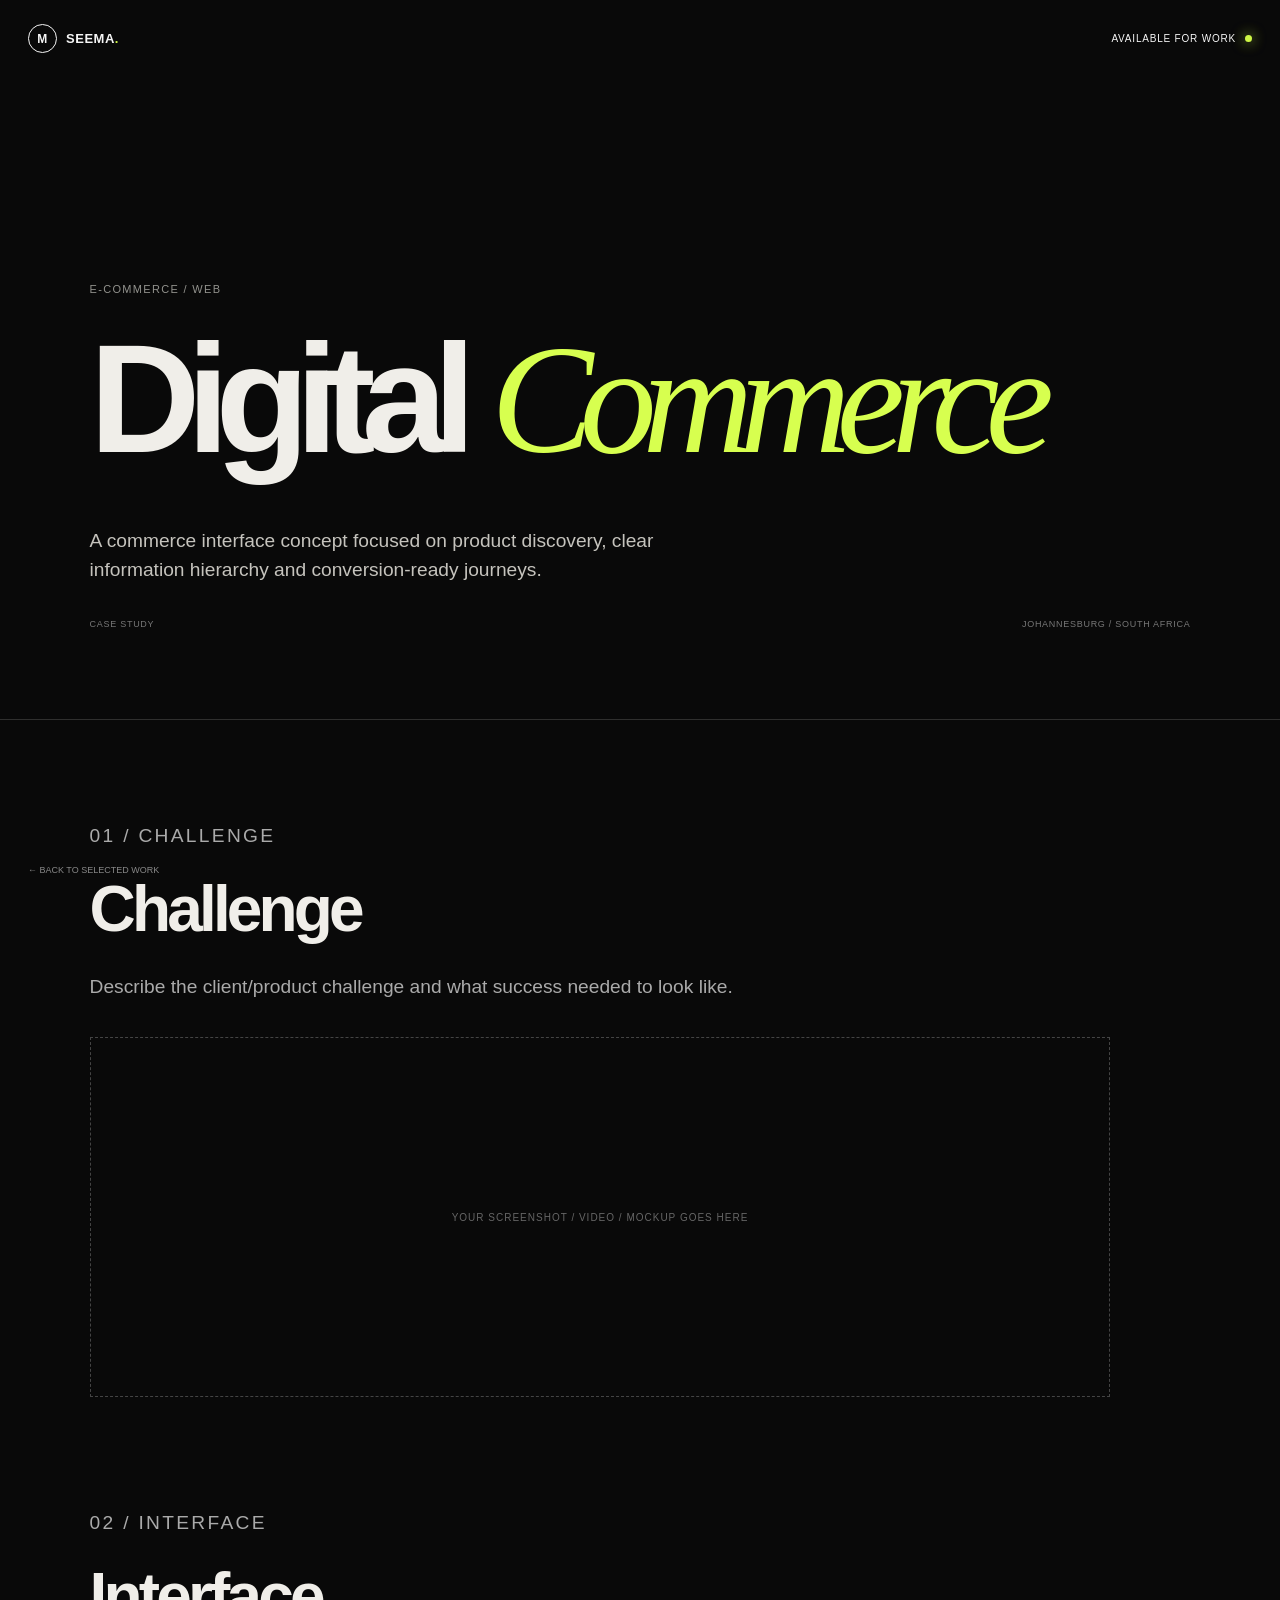
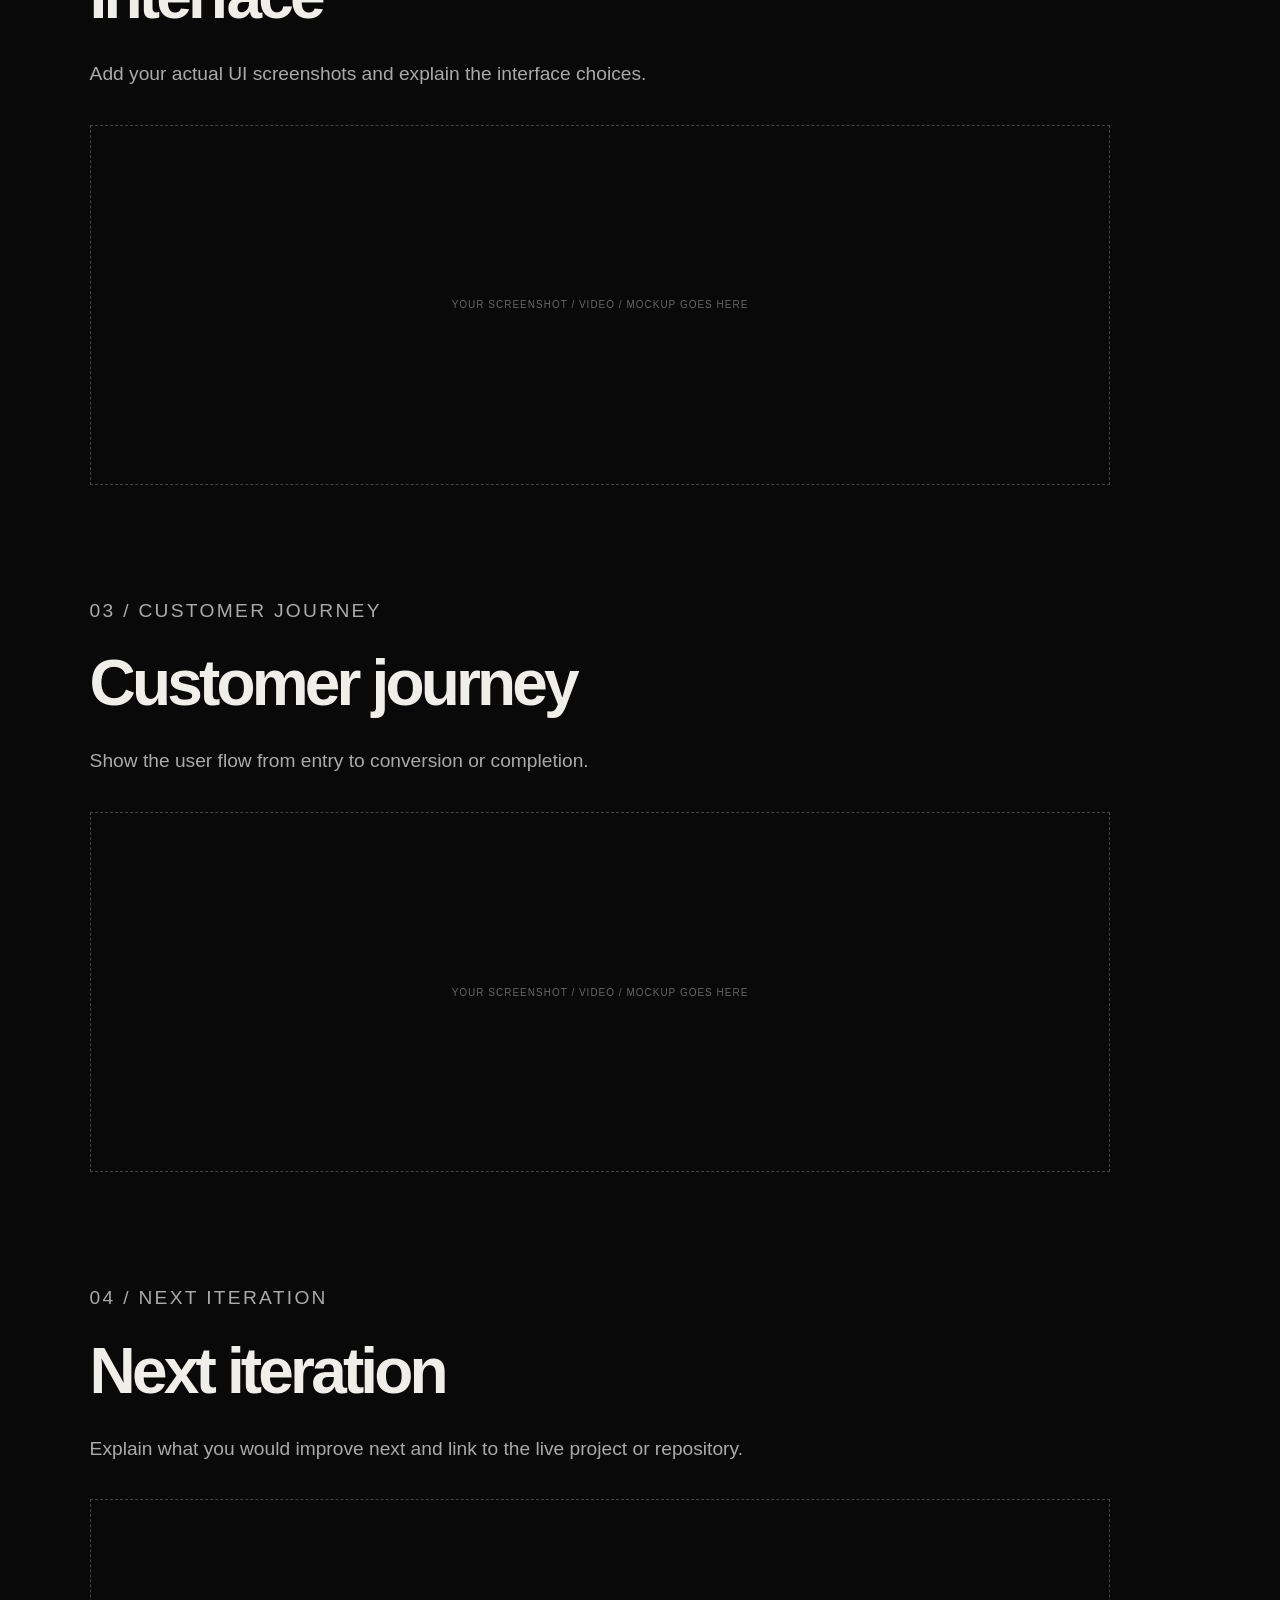
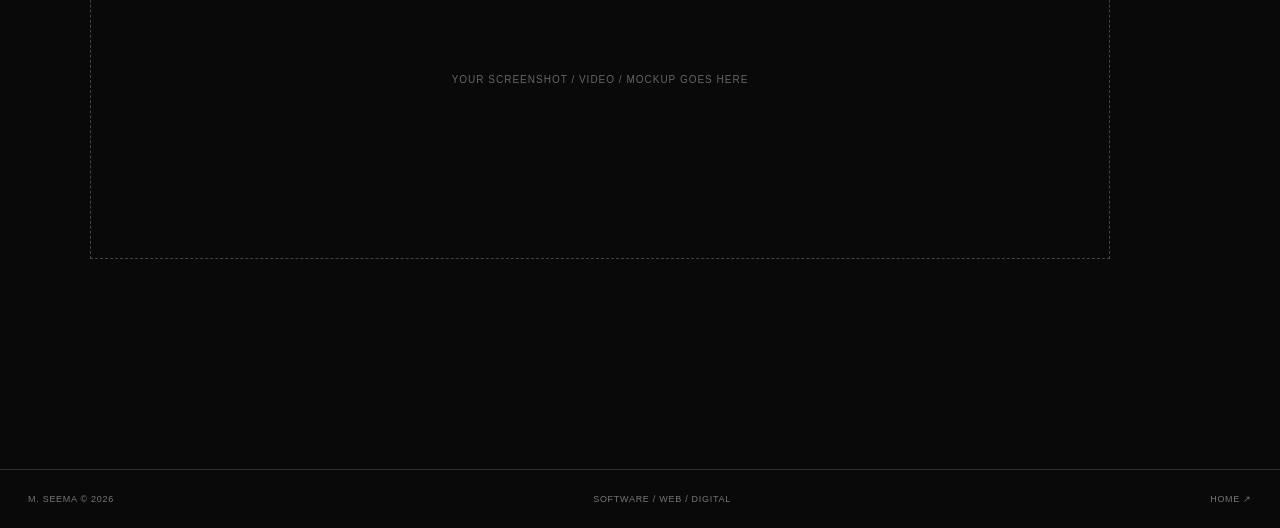
==== projects/digital-commerce.html @ a56ed956 "Add files via upload" ====
<!doctype html><html lang="en"><head><meta charset="utf-8"><meta name="viewport" content="width=device-width,initial-scale=1"><title>Digital Commerce — M. Seema</title><link rel="stylesheet" href="../styles.css"></head><body class="case-page">
<header class="site-header"><a class="brand" href="../index.html"><span class="brand__mark">M</span><span class="brand__text">SEEMA<span>.</span></span></a><a class="header-cta" href="../index.html#contact"><span>Available for work</span><i></i></a></header>
<a class="case-back" href="../index.html#work">← BACK TO SELECTED WORK</a>
<main><section class="case-hero"><p class="overline">E-commerce / Web</p><h1>Digital <em>Commerce</em></h1><p class="hero__description">A commerce interface concept focused on product discovery, clear information hierarchy and conversion-ready journeys.</p><div class="case-meta"><span>CASE STUDY</span><span>Johannesburg / South Africa</span></div></section>
<div class="case-content"><section><p class="overline">01 / Challenge</p><h2>Challenge</h2><p>Describe the client/product challenge and what success needed to look like.</p><div class="case-placeholder">YOUR SCREENSHOT / VIDEO / MOCKUP GOES HERE</div></section><section><p class="overline">02 / Interface</p><h2>Interface</h2><p>Add your actual UI screenshots and explain the interface choices.</p><div class="case-placeholder">YOUR SCREENSHOT / VIDEO / MOCKUP GOES HERE</div></section><section><p class="overline">03 / Customer journey</p><h2>Customer journey</h2><p>Show the user flow from entry to conversion or completion.</p><div class="case-placeholder">YOUR SCREENSHOT / VIDEO / MOCKUP GOES HERE</div></section><section><p class="overline">04 / Next iteration</p><h2>Next iteration</h2><p>Explain what you would improve next and link to the live project or repository.</p><div class="case-placeholder">YOUR SCREENSHOT / VIDEO / MOCKUP GOES HERE</div></section></div></main><footer class="site-footer"><div>M. SEEMA © <span id="year"></span></div><div>SOFTWARE / WEB / DIGITAL</div><a href="../index.html">HOME ↗</a></footer><script>document.getElementById('year').textContent=new Date().getFullYear();</script></body></html>
---- styles.css ----
@import url('https://fonts.googleapis.com/css2?family=DM+Mono:wght@300;400;500&family=Manrope:wght@400;500;600;700;800&display=swap');

:root{
  --bg:#090909;
  --paper:#f0eee9;
  --ink:#0a0a0a;
  --muted:#92928d;
  --line:rgba(240,238,233,.16);
  --line-dark:rgba(10,10,10,.15);
  --acid:#d7ff4f;
  --serif:Georgia,'Times New Roman',sans-serif;
  --sans:'Poppins',Arial,sans-serif;
  --mono:'Poppins', sans-serif;
}
*{
  box-sizing:border-box
}
html{
  scroll-behavior:smooth
}
body{
  margin:0;background:var(--bg);color:var(--paper);font-family:var(--sans);overflow-x:hidden
}
body.is-loading{
  overflow:hidden
}
a{
  color:inherit;text-decoration:none
}
button,input{
  font:inherit
}
::selection{
  background:var(--acid);color:var(--ink)
}
.noise{
  position:fixed;inset:-50%;z-index:100;pointer-events:none;opacity:.035;background-image:url("data:image/svg+xml,%3Csvg viewBox='0 0 180 180' xmlns='http://www.w3.org/2000/svg'%3E%3Cfilter id='n'%3E%3CfeTurbulence type='fractalNoise' baseFrequency='.9' numOctaves='4' stitchTiles='stitch'/%3E%3C/filter%3E%3Crect width='100%25' height='100%25' filter='url(%23n)' opacity='.8'/%3E%3C/svg%3E");animation:noise .2s steps(2) infinite
}
@keyframes noise{
  0%{transform:translate(0,0)}25%{transform:translate(2%,-1%)}50%{transform:translate(-1%,2%)}75%{transform:translate(1%,1%)}100%{transform:translate(-2%,-2%)}}
.loader{
  position:fixed;inset:0;background:var(--bg);z-index:999;display:flex;align-items:flex-end;justify-content:space-between;padding:28px;transition:transform 1s cubic-bezier(.76,0,.24,1)}
.loader.is-done{
  transform:translateY(-100%)
}
.loader span{
  font:11px var(--mono);letter-spacing:.08em;color:var(--muted)
}
.loader strong{
  font:700 clamp(70px,14vw,220px)/.8 var(--sans);letter-spacing:-.09em
}
.loader__line{
  position:absolute;left:28px;right:28px;bottom:22px;height:1px;background:var(--line);transform-origin:left;animation:loaderLine 1.6s cubic-bezier(.76,0,.24,1) forwards
}
@keyframes loaderLine{
  from{transform:scaleX(0)}to{transform:scaleX(1)}
}
.site-header{
  position:fixed;top:0;left:0;right:0;z-index:80;display:flex;align-items:center;justify-content:space-between;padding:24px 28px;mix-blend-mode:difference;color:#fff
}
.brand{
  display:flex;align-items:center;gap:9px;font:600 13px var(--mono);letter-spacing:.04em
}
.brand__mark{
  display:grid;place-items:center;width:29px;height:29px;border:1px solid currentColor;border-radius:50%;font-size:12px
}
.brand__text span{
  color:var(--acid)
}
.nav{
  display:flex;gap:30px;font:10px var(--mono);letter-spacing:.1em;text-transform:uppercase
}
.nav a{
  position:relative
}
.nav a:after{
  content:"";position:absolute;left:0;bottom:-6px;width:100%;height:1px;background:currentColor;transform:scaleX(0);transform-origin:right;transition:transform .4s
}
.nav a:hover:after{
  transform:scaleX(1);transform-origin:left
}
.header-cta{
  font:10px var(--mono);text-transform:uppercase;letter-spacing:.08em;display:flex;align-items:center;gap:9px
}
.header-cta i{
  width:7px;height:7px;background:var(--acid);border-radius:50%;box-shadow:0 0 14px var(--acid)
}
.hero{
  min-height:100svh;position:relative;overflow:hidden;display:flex;align-items:center;padding:140px 7vw 80px
}
.hero__grid{
  position:absolute;inset:0;background-image:linear-gradient(var(--line) 1px,transparent 1px),linear-gradient(90deg,var(--line) 1px,transparent 1px);background-size:9vw 9vw;opacity:.28;mask-image:linear-gradient(to bottom,black,transparent 90%)
}
.hero__orb{
  position:absolute;border-radius:50%;filter:blur(2px);pointer-events:none
}
.hero__orb--one{
  width:42vw;height:42vw;right:-13vw;top:12vh;background:radial-gradient(circle at 35% 35%,rgba(215,255,79,.3),rgba(215,255,79,.02) 45%,transparent 68%);animation:float 8s ease-in-out infinite
}
.hero__orb--two{
  width:22vw;height:22vw;left:38vw;bottom:-10vw;background:radial-gradient(circle,rgba(255,255,255,.09),transparent 65%);animation:float 11s ease-in-out infinite reverse
}
@keyframes float{
  50%{transform:translate3d(0,-20px,0) scale(1.04)}
}
.hero__content{
  position:relative;z-index:2;max-width:1200px
}
.hero__eyebrow{
  display:flex;align-items:center;gap:12px;font:10px var(--mono);letter-spacing:.12em;text-transform:uppercase;color:var(--muted);margin-bottom:38px
}
.status-dot{
  width:7px;height:7px;border-radius:50%;background:var(--acid);box-shadow:0 0 16px var(--acid)
}
.eyebrow-rule{
  width:50px;height:1px;background:var(--line)
}
.hero__kicker,.overline{
  font:11px var(--mono);letter-spacing:.12em;text-transform:uppercase;color:var(--muted);margin:0 0 20px
}
.hero__title{
  font-size:clamp(70px,10vw,180px);
  line-height:1.12;
  letter-spacing:-.1em;margin:0;
  max-width:1050px;
  font-weight:700
}
.hero__title .line{
  display:block;
  overflow:hidden
}
.hero__title .line>span{
  display:block;
  transform:translateY(115%);
  animation:heroIn 1.2s .2s cubic-bezier(.16,1,.3,1) forwards
}
.hero__title .line:nth-child(2)>span{
  animation-delay:.32s
}
@keyframes heroIn{
  to{transform:translateY(0)
  }
}
.hero__title em{
  font-family:var(--serif);
  font-weight:400;
  letter-spacing:-.09em;
  color:var(--acid)
}
.hero__description{
  font-size:clamp(15px,1.5vw,21px);
  line-height:1.55;
  max-width:600px;
  margin:40px 0 34px;
  color:#c5c3bd
}
.hero__actions{
  display:flex;align-items:center;gap:28px
}
.button{
  display:inline-flex;align-items:center;justify-content:center;gap:26px;min-height:54px;padding:0 21px;border:1px solid var(--line);font:10px var(--mono);text-transform:uppercase;letter-spacing:.08em;transition:transform .35s,background .35s,color .35s,border-color .35s
}
.button span,.text-link span{
  font-size:16px
}
.button--solid{
  background:var(--acid);color:var(--ink);border-color:var(--acid)
}
.button--solid:hover{
  background:#fff;border-color:#fff
}
.button--outline:hover{
  background:var(--paper);color:var(--ink);border-color:var(--paper)
}
.text-link{
  font:10px var(--mono);text-transform:uppercase;letter-spacing:.08em;display:inline-flex;gap:14px;align-items:center
}
.hero__meta{
  position:absolute;left:7vw;right:7vw;bottom:28px;display:flex;align-items:center;gap:18px;font:9px var(--mono);color:var(--muted);letter-spacing:.1em
}
.scroll-line{
  height:1px;flex:0 1 120px;background:var(--line);overflow:hidden
}
.scroll-line span{
  display:block;height:100%;background:var(--acid);width:35%;animation:scrollLine 2s ease-in-out infinite}
@keyframes scrollLine{50%{transform:translateX(185%)}
}
.hero__side-label{
  position:absolute;right:26px;bottom:50%;transform:rotate(90deg) translateX(50%);transform-origin:right bottom;font:9px var(--mono);letter-spacing:.12em;color:var(--muted)
}
.section-pad{
  padding:150px 7vw
}
.section-index{
  font:9px var(--mono);letter-spacing:.12em;color:var(--muted);text-transform:uppercase
}
.statement{
  display:grid;grid-template-columns:22% 1fr;background:var(--paper);color:var(--ink);min-height:75vh;align-items:center
}
.statement .section-index{
  color:#777
}
.statement__copy{
  max-width:960px
}
.statement__title{
  font-size:clamp(45px,7vw,100px);line-height:.95;letter-spacing:-.065em;margin:0 0 45px;font-weight:600
}
.statement__title span{
  display:block;font-family:var(--serif);font-weight:400;font-style:italic
}
.statement__body{
  font-size:clamp(16px,1.5vw,21px);line-height:1.6;max-width:620px;color:#555
}
.section-heading{
  display:flex;justify-content:space-between;align-items:flex-end;border-bottom:1px solid var(--line);padding-bottom:22px;margin-bottom:55px
}
.section-note{
  font:10px var(--mono);color:var(--muted);max-width:310px;line-height:1.6;text-align:right;margin:0}
.project{margin-bottom:120px
}
.project__visual{
  display:block;position:relative;overflow:hidden;height:min(65vw,720px);border:1px solid var(--line);background:#111;isolation:isolate
}
.project__visual:after{
  content:"";position:absolute;inset:0;background:linear-gradient(135deg,transparent 40%,rgba(255,255,255,.08),transparent 60%);transform:translateX(-100%);transition:transform 1s
}
.project__visual:hover:after{
  transform:translateX(100%)
}
.project__number,.project__arrow{
  position:absolute;z-index:4;font:10px var(--mono);letter-spacing:.08em
}
.project__number{
  top:22px;left:22px
}
.project__arrow{
  right:22px;top:17px;font-size:23px;transition:transform .4s
}
.project__visual:hover .project__arrow{
  transform:translate(5px,-5px)
}
.visual-grid{
  position:absolute;inset:0;background-image:linear-gradient(rgba(215,255,79,.1) 1px,transparent 1px),linear-gradient(90deg,rgba(215,255,79,.1) 1px,transparent 1px);background-size:6vw 6vw
}
.road-ui{
  position:absolute;inset:11% 9%;border:1px solid rgba(215,255,79,.35);background:rgba(5,7,4,.55);backdrop-filter:blur(8px);padding:28px;transform:perspective(900px) rotateX(8deg) rotateY(-9deg) rotateZ(1deg);box-shadow:30px 40px 100px rgba(0,0,0,.55);transition:transform .8s cubic-bezier(.16,1,.3,1)
}
.project__visual--road:hover .road-ui{
  transform:perspective(900px) rotateX(2deg) rotateY(-2deg) rotateZ(0) translateY(-10px)
}
.road-ui__top{
  display:flex;justify-content:space-between;font:9px var(--mono);color:var(--acid);letter-spacing:.08em
}
.road-ui__route{
  height:55%;position:relative;margin:40px 0
}
.route-line{
  position:absolute;left:13%;right:13%;top:50%;height:1px;background:linear-gradient(90deg,transparent,var(--acid),transparent);box-shadow:0 0 22px rgba(215,255,79,.6)
}
.route-node{
  position:absolute;top:calc(50% - 6px);width:12px;height:12px;border:1px solid var(--acid);border-radius:50%;background:#090909;box-shadow:0 0 20px rgba(215,255,79,.5)
}
.route-node--a{
  left:10%}.route-node--b{right:10%
  }
.road-ui__cards{
  display:grid;grid-template-columns:1fr 1fr;gap:12px
}
.road-ui__cards div{
  border:1px solid rgba(255,255,255,.12);padding:18px;font:9px/1.5 var(--mono);color:#999
}
.road-ui__cards strong{
  color:#eee;font-weight:400
}

.project__info{
  display:grid;grid-template-columns:1.3fr 1fr .8fr;gap:40px;padding:24px 0;border-bottom:1px solid var(--line)
}
.project__type{
  font:9px var(--mono);color:var(--muted);letter-spacing:.1em;margin:0 0 9px
}
.project h3{
  font-size:clamp(28px,3.3vw,52px);line-height:1;letter-spacing:-.06em;margin:0
}
.project__info>p{
  font-size:13px;line-height:1.6;color:#a7a59f;margin:0
}
.tags{
  display:flex;flex-wrap:wrap;align-content:flex-start;justify-content:flex-end;gap:6px
}
.tags span{
  border:1px solid var(--line);padding:7px 9px;font:8px var(--mono);color:#a7a59f
}
.project__visual--commerce{
  background:linear-gradient(120deg,#171717,#24231f)
}
.commerce-card{
  position:absolute;left:16%;right:16%;top:12%;bottom:8%;background:#f0eee9;color:#111;padding:18px;box-shadow:0 35px 80px rgba(0,0,0,.5);transform:rotate(-3deg);transition:transform .8s cubic-bezier(.16,1,.3,1)
}
.project__visual--commerce:hover .commerce-card{
  transform:rotate(0) translateY(-8px)
}
.commerce-card__bar{
  display:flex;justify-content:space-between;font:8px var(--mono)
}
.commerce-card__hero{
  height:60%;margin:22px 0;background:radial-gradient(circle at 60% 35%,#d7ff4f 0 8%,transparent 8.5%),linear-gradient(145deg,#111,#333);position:relative
}
.commerce-card__hero:after{
  content:"PRODUCT";position:absolute;left:15%;bottom:12%;font:700 clamp(40px,7vw,110px)/.8 var(--sans);letter-spacing:-.08em;color:#eee
}
.commerce-card__rows{
  display:grid;gap:7px
}
.commerce-card__rows span{
  height:5px;background:#aaa;display:block
}
.commerce-card__rows span:first-child{
  width:60%
}
  .commerce-card__rows span:nth-child(2){
    width:35%}
    .commerce-card__rows span:last-child{width:45%
    }
.commerce-card__price{
  position:absolute;right:20px;bottom:20px;font:700 15px var(--mono)
}
.project__visual--studio{
  background:var(--acid);color:var(--ink);display:grid;place-items:center
}
.studio-word{
  font-size:clamp(70px,13vw,190px);font-weight:800;letter-spacing:-.1em;transform:rotate(-8deg);transition:transform .8s cubic-bezier(.16,1,.3,1)
}
.studio-word span{
  font-family:var(--serif);font-style:italic;font-weight:400
}
.project__visual--studio:hover .studio-word{
  transform:rotate(0) scale(1.03)
}
.studio-caption{
  position:absolute;bottom:22px;left:50%;transform:translateX(-50%);font:9px var(--mono);letter-spacing:.15em
}
.project__visual--dashboard{
  background:#121212;display:grid;place-items:center
}
.dash-window{
  width:62%;height:65%;background:#e7e5df;color:#111;display:flex;box-shadow:0 40px 100px rgba(0,0,0,.6);transform:perspective(1000px) rotateY(-9deg) rotateX(4deg);transition:transform .8s cubic-bezier(.16,1,.3,1)
}
.project__visual--dashboard:hover .dash-window{
  transform:perspective(1000px) rotateY(0) rotateX(0) translateY(-8px)
}
.dash-sidebar{
  width:18%;background:#191919
}
.dash-content{
  flex:1;padding:7%;display:grid;grid-template-columns:1fr 1fr;gap:10px;align-content:start
}
.dash-block{
  height:65px;background:#c4c1b9}.dash-block--wide{grid-column:1/-1;height:90px;background:#d7ff4f
  }
.dash-chart{
  grid-column:1/-1;height:120px;border-bottom:1px solid #aaa;display:flex;align-items:flex-end;gap:5px;padding:0 4%
}
.dash-chart i{
  display:block;flex:1;background:#1a1a1a;height:30%
}
.dash-chart i:nth-child(2){
  height:50%}.dash-chart i:nth-child(3){height:42%
  }
  .dash-chart i:nth-child(4){
    height:80%}
    .dash-chart i:nth-child(5){
      height:63%
    }
    .dash-chart i:nth-child(6){
      height:95%
    }
.about{
  background:#141414
}
.about__layout{
  display:grid;grid-template-columns:1fr 1fr;gap:10vw;margin-top:90px
}
.about__headline h2{
  font-size:clamp(48px,7vw,105px);line-height:.9;letter-spacing:-.07em;margin:0
}
.about__headline em{
  font-family:var(--serif);font-weight:400;color:var(--acid)
}
.about__copy{
  padding-top:25px;max-width:560px
}
.about__copy p{
  font-size:clamp(16px,1.7vw,23px);line-height:1.55;color:#aaa;margin:0 0 30px
}
.capabilities{
  background:var(--paper);color:var(--ink)
}
.capabilities .section-index,.capabilities .section-note{
  color:#777
}
.capability-grid{
  display:grid;grid-template-columns:repeat(2,1fr);border-top:1px solid var(--line-dark);border-left:1px solid var(--line-dark)
}
.capability{
  min-height:280px;padding:30px;border-right:1px solid var(--line-dark);border-bottom:1px solid var(--line-dark);position:relative;transition:background .4s,color .4s
}
.capability:hover{
  background:var(--ink);color:var(--paper)
}
.capability span{
  font:9px var(--mono);color:#888
}
.capability h3{
  font-size:clamp(28px,3vw,46px);letter-spacing:-.06em;margin:70px 0 16px
}
.capability p{
  font:12px/1.6 var(--mono);max-width:430px;color:#777;margin:0
}
.capability:hover p{
  color:#aaa
}
.marquee{
  overflow:hidden;border-bottom:1px solid var(--line-dark);margin:100px -7vw -150px;transform:rotate(-2deg);background:var(--acid);color:var(--ink)
}
.marquee__track{
  display:flex;width:max-content;align-items:center;gap:30px;padding:18px 0;font-size:clamp(40px,6vw,90px);font-weight:800;letter-spacing:-.08em;animation:marquee 18s linear infinite
}
.marquee b{
  font-family:var(--serif);font-weight:400
}
@keyframes marquee{
  to{transform:translateX(-50%)}
}
.contact{
  min-height:90vh;position:relative;overflow:hidden;display:flex;flex-direction:column
}
.contact__inner{
  position:relative;z-index:2;margin:auto 0;max-width:1000px
}
.contact__orb{
  position:absolute;width:55vw;height:55vw;right:-20vw;top:10%;border-radius:50%;background:radial-gradient(circle,rgba(215,255,79,.22),transparent 63%);filter:blur(3px)
}
.contact__title{
  font-size:clamp(65px,11vw,160px);line-height:.78;letter-spacing:-.09em;margin:0 0 55px
}
.contact__title em{
  font-family:var(--serif);font-weight:400;color:var(--acid)
}
.contact__body{
  max-width:530px;font-size:16px;line-height:1.6;color:#aaa
}
.contact__actions{
  display:flex;gap:10px;flex-wrap:wrap;margin-top:32px
}
.site-footer{
  display:flex;justify-content:space-between;gap:20px;padding:24px 28px;border-top:1px solid var(--line);font:9px var(--mono);letter-spacing:.08em;color:#777
}
.site-footer a:hover{
  color:var(--acid)
}
.cursor{
  position:fixed;z-index:200;width:24px;height:24px;border:1px solid rgba(255,255,255,.7);border-radius:50%;pointer-events:none;transform:translate(-50%,-50%);transition:width .3s,height .3s,background .3s,mix-blend-mode .3s;mix-blend-mode:difference
}
.cursor span{
  display:block;width:3px;height:3px;background:#fff;border-radius:50%;position:absolute;left:50%;top:50%;transform:translate(-50%,-50%)
}
.cursor.is-hover{
  width:70px;height:70px;background:#fff;mix-blend-mode:difference
}
.reveal{
  opacity:0;transform:translateY(35px);transition:opacity .9s cubic-bezier(.16,1,.3,1),transform .9s cubic-bezier(.16,1,.3,1)
}
.reveal.is-visible{
  opacity:1;transform:translateY(0)
}
@media (max-width:900px){
  .nav{display:none}
  .header-cta span{display:none}
  .hero{padding:130px 6vw 90px}
  .hero__meta{left:6vw;right:6vw}
  .hero__side-label{display:none}
  .section-pad{padding:100px 6vw}
  .statement{display:block}
  .statement .section-index{margin-bottom:80px}
  .project__info{grid-template-columns:1fr;gap:18px}
  .tags{justify-content:flex-start}
  .about__layout{grid-template-columns:1fr;gap:50px}
  .capability-grid{grid-template-columns:1fr}
  .marquee{margin-left:-6vw;margin-right:-6vw;margin-bottom:-100px}
}
@media (max-width:600px){
  .site-header{padding:18px}
  .hero{padding:120px 18px 80px}
  .hero__eyebrow{font-size:8px;flex-wrap:wrap}
  .hero__title{font-size:clamp(58px,17vw,100px)}
  .hero__description{font-size:15px;margin-top:35px}
  .hero__actions{align-items:flex-start;flex-direction:column;gap:20px}
  .hero__meta{left:18px;right:18px}
  .hero__meta div:first-child{display:none}
  .section-pad{padding:80px 18px}
  .section-heading{align-items:flex-start;gap:20px;flex-direction:column}
  .section-note{text-align:left}
  .statement__title{font-size:48px}
  .project{margin-bottom:75px}
  .project__visual{height:115vw}
  .road-ui{inset:12% 7%;padding:18px}
  .road-ui__route{height:45%}
  .commerce-card{left:8%;right:8%;top:13%;bottom:10%}
  .dash-window{width:82%;height:58%}
  .capability{min-height:230px;padding:22px}
  .capability h3{margin-top:50px}
  .contact__title{font-size:18vw}
  .site-footer{padding:20px 18px;flex-wrap:wrap}
  .site-footer div:nth-child(2){display:none}
  .cursor{display:none}
}
@media (prefers-reduced-motion:reduce){
  *,*:before,*:after{scroll-behavior:auto!important;animation-duration:.001ms!important;animation-iteration-count:1!important;transition-duration:.001ms!important}
}

.header-tools{
  display:flex;align-items:center;gap:18px
}
.cv-link{
  font:9px var(--mono);letter-spacing:.08em;text-transform:uppercase;color:#fff
}
.cv-link:hover{
  color:var(--acid)
}
.hero__proof{
  display:flex;flex-wrap:wrap;gap:8px;margin-top:42px
}
.hero__proof span{
  border:1px solid var(--line);padding:8px 10px;font:8px var(--mono);letter-spacing:.08em;color:#888
}
.proof{
  background:#0f0f0f;border-top:1px solid var(--line)
}
.proof__grid{
  display:grid;grid-template-columns:1fr 1fr;gap:10vw;margin-top:90px
}
.proof__intro h2{
  font-size:clamp(48px,6vw,90px);line-height:.9;letter-spacing:-.07em;margin:0
}
.proof__intro em{
  font-family:var(--serif);font-weight:400;color:var(--acid)
}
.proof__items{
  border-top:1px solid var(--line)
}
.proof-item{
  display:grid;grid-template-columns:.55fr 1.2fr 1fr;gap:20px;padding:24px 0;border-bottom:1px solid var(--line)
}
.proof-item span,.proof-item small{
  font:9px/1.5 var(--mono);color:#777;text-transform:uppercase;letter-spacing:.08em
}
.proof-item strong{
  font-size:14px;font-weight:600
}
.proof-item small{
  text-transform:none;letter-spacing:0
}
.case-page{
  background:var(--bg);min-height:100vh
}
.case-hero{
  min-height:80vh;padding:170px 7vw 90px;display:flex;flex-direction:column;justify-content:flex-end;border-bottom:1px solid var(--line)
}
.case-hero h1{
  font-size:clamp(70px,12vw,180px);line-height:.78;letter-spacing:-.09em;margin:25px 0
}
.case-hero h1 em{
  font-family:var(--serif);font-weight:400;color:var(--acid)
}
.case-meta{
  display:flex;justify-content:space-between;gap:30px;font:9px var(--mono);color:#777;text-transform:uppercase;letter-spacing:.08em
}
.case-content{
  padding:100px 7vw;max-width:1200px
}
.case-content section{
  margin-bottom:110px
}
.case-content h2{
  font-size:clamp(38px,5vw,70px);letter-spacing:-.06em;margin:0 0 25px
}
.case-content p{
  font-size:clamp(16px,1.5vw,21px);line-height:1.65;color:#aaa;max-width:760px
}
.case-placeholder{
  min-height:360px;border:1px dashed #444;display:grid;place-items:center;margin-top:35px;color:#666;font:10px var(--mono);letter-spacing:.1em;text-transform:uppercase
}
.case-back{
  position:fixed;left:28px;bottom:25px;z-index:30;font:9px var(--mono);color:#888
}
@media(max-width:900px){
 .header-tools{gap:10px}.cv-link{display:none}
 .proof__grid{grid-template-columns:1fr;gap:60px}
 .proof-item{grid-template-columns:1fr}
 .case-meta{flex-direction:column}
}
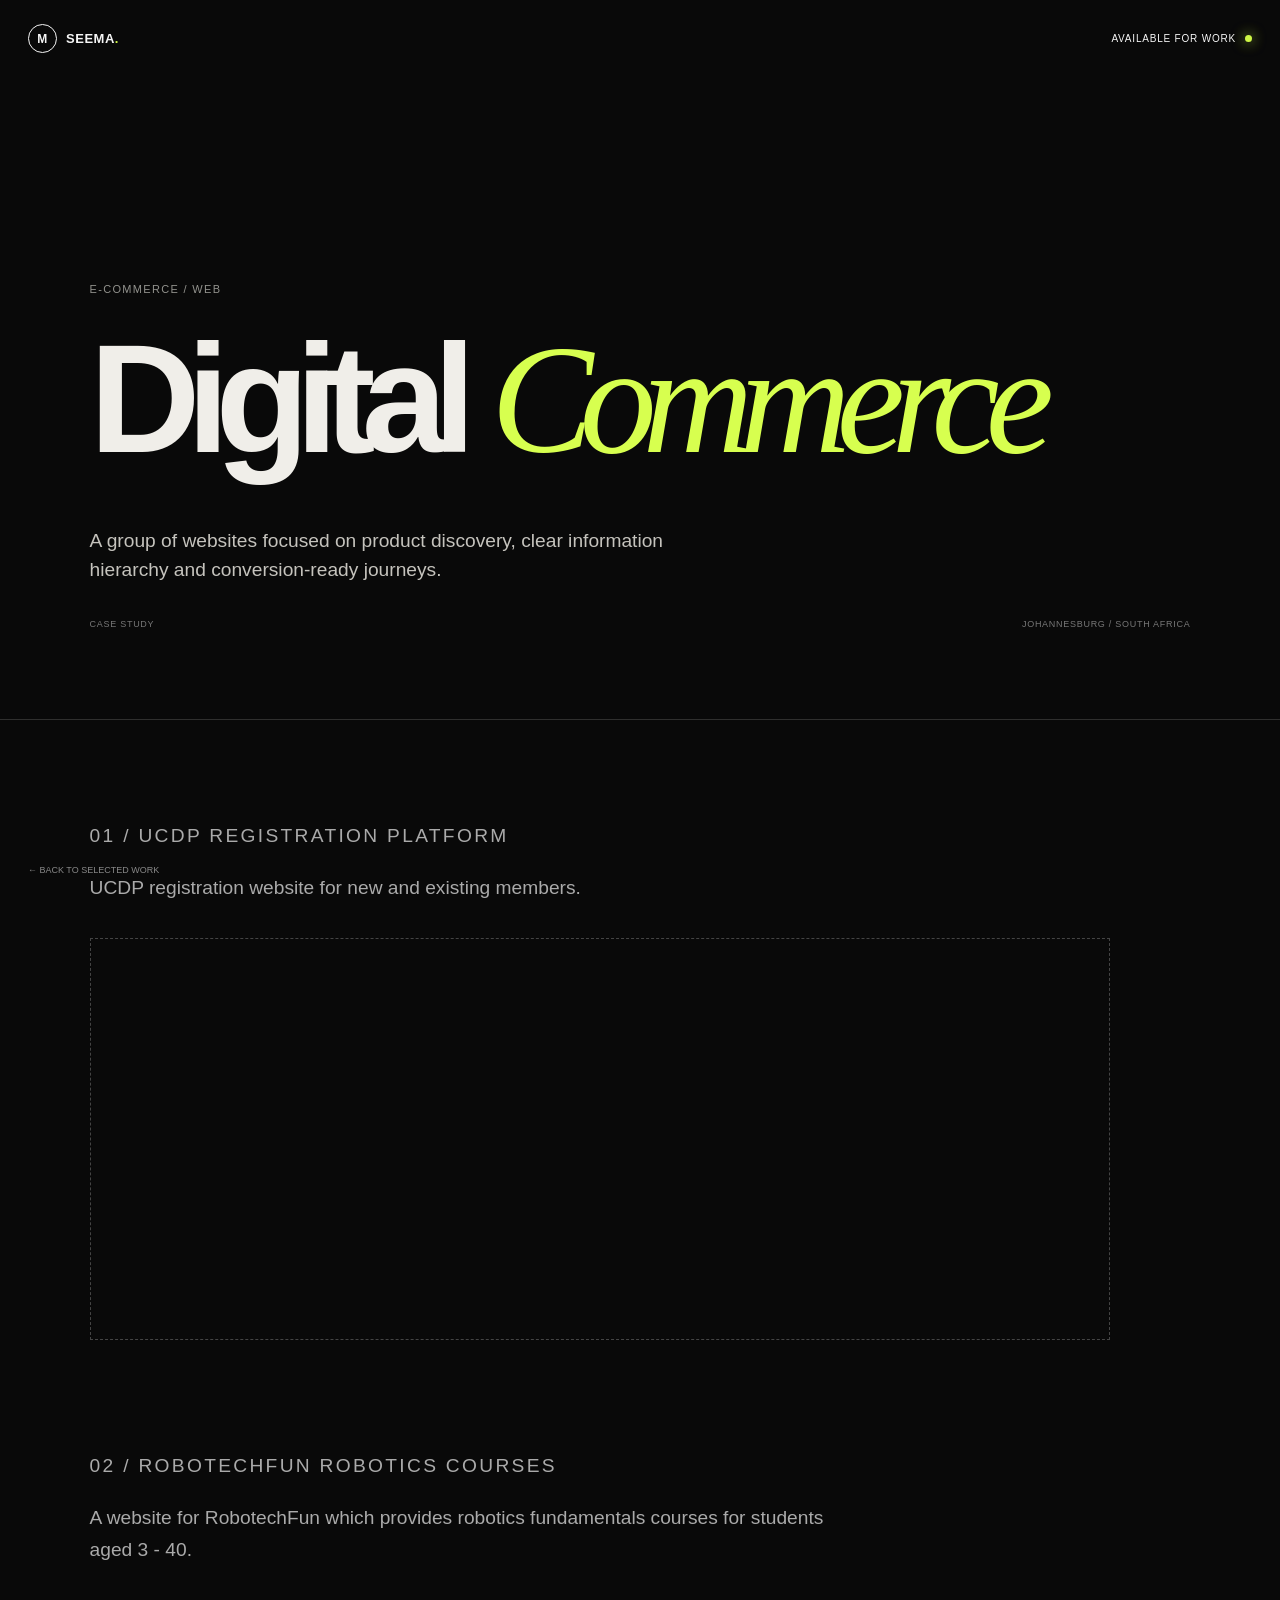
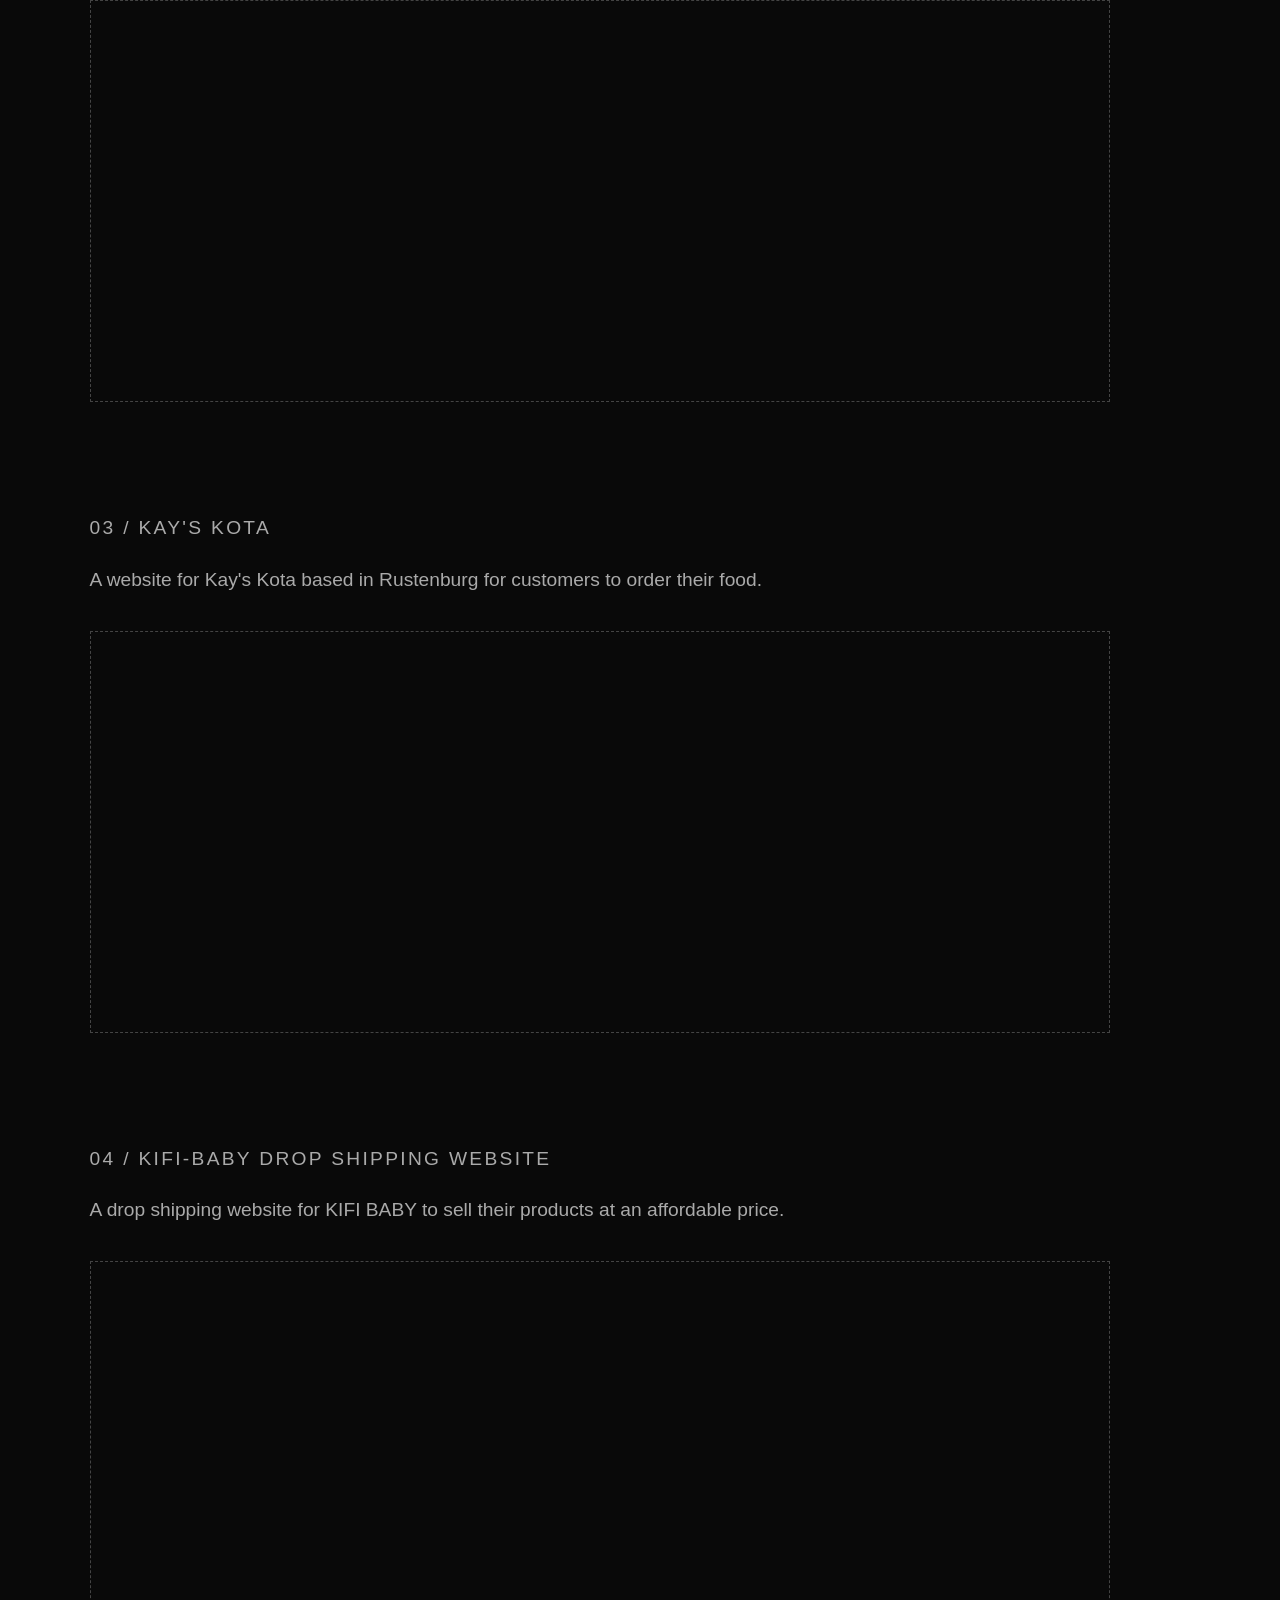
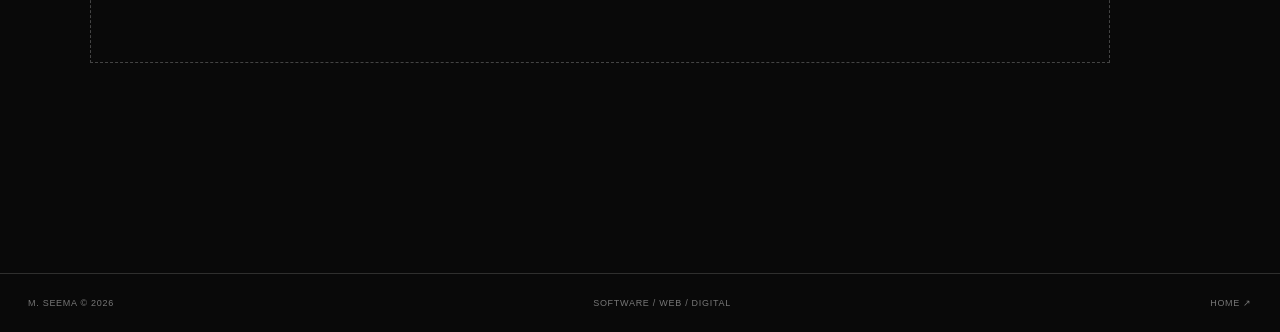
==== commit 5df61e36: "Add files via upload" ====
--- a/projects/digital-commerce.html
+++ b/projects/digital-commerce.html
@@ -1,5 +1,72 @@
-<!doctype html><html lang="en"><head><meta charset="utf-8"><meta name="viewport" content="width=device-width,initial-scale=1"><title>Digital Commerce — M. Seema</title><link rel="stylesheet" href="../styles.css"></head><body class="case-page">
-<header class="site-header"><a class="brand" href="../index.html"><span class="brand__mark">M</span><span class="brand__text">SEEMA<span>.</span></span></a><a class="header-cta" href="../index.html#contact"><span>Available for work</span><i></i></a></header>
+<!doctype html>
+<html lang="en">
+<head>
+<meta charset="utf-8">
+<meta name="viewport" content="width=device-width,initial-scale=1">
+<title>Digital Commerce — M. Seema</title>
+<link rel="stylesheet" href="../styles.css">
+</head>
+
+<body class="case-page">
+<header class="site-header">
+    <a class="brand" href="../index.html">
+    <span class="brand__mark">M</span>
+    <span class="brand__text">SEEMA<span>.</span></span>
+</a>
+<a class="header-cta" href="../index.html#contact"><span>Available for work</span><i></i></a>
+</header>
+
 <a class="case-back" href="../index.html#work">← BACK TO SELECTED WORK</a>
-<main><section class="case-hero"><p class="overline">E-commerce / Web</p><h1>Digital <em>Commerce</em></h1><p class="hero__description">A commerce interface concept focused on product discovery, clear information hierarchy and conversion-ready journeys.</p><div class="case-meta"><span>CASE STUDY</span><span>Johannesburg / South Africa</span></div></section>
-<div class="case-content"><section><p class="overline">01 / Challenge</p><h2>Challenge</h2><p>Describe the client/product challenge and what success needed to look like.</p><div class="case-placeholder">YOUR SCREENSHOT / VIDEO / MOCKUP GOES HERE</div></section><section><p class="overline">02 / Interface</p><h2>Interface</h2><p>Add your actual UI screenshots and explain the interface choices.</p><div class="case-placeholder">YOUR SCREENSHOT / VIDEO / MOCKUP GOES HERE</div></section><section><p class="overline">03 / Customer journey</p><h2>Customer journey</h2><p>Show the user flow from entry to conversion or completion.</p><div class="case-placeholder">YOUR SCREENSHOT / VIDEO / MOCKUP GOES HERE</div></section><section><p class="overline">04 / Next iteration</p><h2>Next iteration</h2><p>Explain what you would improve next and link to the live project or repository.</p><div class="case-placeholder">YOUR SCREENSHOT / VIDEO / MOCKUP GOES HERE</div></section></div></main><footer class="site-footer"><div>M. SEEMA © <span id="year"></span></div><div>SOFTWARE / WEB / DIGITAL</div><a href="../index.html">HOME ↗</a></footer><script>document.getElementById('year').textContent=new Date().getFullYear();</script></body></html>+
+<main>
+<section class="case-hero">
+<p class="overline">E-commerce / Web</p>
+<h1>Digital <em>Commerce</em></h1>
+<p class="hero__description">A group of websites focused on product discovery, clear information hierarchy and conversion-ready journeys.</p>
+<div class="case-meta">
+    <span>CASE STUDY</span>
+    <span>Johannesburg / South Africa</span></div>
+</section>
+
+<div class="case-content">
+    <section>
+    <p class="overline">01 / UCDP Registration platform</p>
+    
+    <p>UCDP registration website for new and existing members.</p>
+    <div class="case-placeholder"><img style="height: 400px;" src="../assets/WEBSITES 💻📱/UCDP.png" alt=""></div>
+</section>
+
+<section>
+    <p class="overline">02 / RobotechFun Robotics Courses</p>
+    
+    <p>A website for RobotechFun which provides robotics fundamentals courses for students aged 3 - 40.</p>
+    <div class="case-placeholder"><img style="height: 400px;" src="../assets/WEBSITES 💻📱/robo.png" alt=""></div>
+</section>
+
+<section>
+<p class="overline">03 / KAY'S KOTA</p>
+
+<p>A website for Kay's Kota based in Rustenburg for customers to order their food.</p>
+<div class="case-placeholder"><img style="height: 400px;" src="../assets/WEBSITES 💻📱/KAYS.png" alt=""></div>
+</section>
+
+<section>
+    <p class="overline">04 / KIFI-BABY Drop Shipping Website</p>
+    <p>A drop shipping website for KIFI BABY to sell their products at an affordable price.</p>
+    <div class="case-placeholder"><img style="height: 400px;" src="../assets/WEBSITES 💻📱/DROP.png" alt=""></div>
+</section>
+
+</div>
+</main>
+
+<footer class="site-footer">
+    <div>M. SEEMA © <span id="year"></span></div>
+    <div>SOFTWARE / WEB / DIGITAL</div>
+    <a href="../index.html">HOME ↗</a>
+</footer>
+
+<script>
+document.getElementById('year').textContent=new Date().getFullYear();
+</script>
+</body>
+</html>
--- a/styles.css
+++ b/styles.css
@@ -601,3 +601,162 @@
  .proof-item{grid-template-columns:1fr}
  .case-meta{flex-direction:column}
 }
+
+.studio-categories{
+    max-width:1200px;
+    margin:80px auto;
+    padding:0 30px;
+}
+
+.studio-category{
+    border-top:1px solid rgba(255,255,255,.15);
+}
+
+.studio-toggle{
+    width:100%;
+    background:none;
+    border:none;
+    color:white;
+    padding:30px 0;
+    display:flex;
+    justify-content:space-between;
+    align-items:center;
+    font-size:2rem;
+    font-weight:600;
+    cursor:pointer;
+}
+
+.studio-content{
+    max-height:0;
+    overflow:hidden;
+    transition:max-height .5s ease;
+}
+
+.studio-project{
+    padding:20px 0 50px;
+}
+
+.studio-project h3{
+    margin-bottom:10px;
+}
+
+.studio-project img{
+    width:100%;
+    max-width:800px;
+    border-radius:12px;
+    margin-top:20px;
+}
+
+
+/* SAFE DIGITAL STUDIO UPGRADE */
+.featured-project{
+max-width:1200px;
+margin:60px auto;
+padding:0 30px;
+}
+.featured-project__inner{
+border:1px solid rgba(255,255,255,.12);
+border-radius:24px;
+padding:40px;
+}
+.featured-project h2{
+font-size:clamp(42px,6vw,90px);
+line-height:.9;
+margin:10px 0;
+}
+
+.studio-toggle{
+font-size:clamp(2rem,4vw,4rem);
+letter-spacing:-0.04em;
+}
+
+.studio-project{
+border:1px solid rgba(255,255,255,.08);
+border-radius:18px;
+padding:24px;
+margin-bottom:30px;
+transition:transform .3s ease;
+}
+
+.studio-project:hover{
+transform:translateY(-6px);
+}
+
+.studio-project img{
+box-shadow:0 20px 40px rgba(0,0,0,.25);
+}
+
+
+/* Phase 3 */
+.category-covers{
+max-width:1200px;
+margin:60px auto;
+padding:0 30px;
+display:grid;
+grid-template-columns:repeat(auto-fit,minmax(260px,1fr));
+gap:20px;
+}
+.cover-card{
+border:1px solid rgba(255,255,255,.12);
+border-radius:24px;
+padding:40px 30px;
+transition:transform .3s ease;
+}
+.cover-card:hover{transform:translateY(-8px);}
+.cover-card h3{font-size:2rem;margin-bottom:10px;}
+
+.studio-toggle span:last-child{
+display:inline-block;
+transition:transform .3s ease;
+}
+.studio-category.active .studio-toggle span:last-child{
+transform:rotate(180deg);
+}
+
+
+/* Phase 4 */
+.selected-work{
+max-width:1400px;
+margin:120px auto;
+padding:0 30px;
+overflow:hidden;
+}
+.selected-work h2{
+font-size:clamp(3rem,6vw,6rem);
+margin-bottom:30px;
+}
+.selected-work-track{
+display:flex;
+gap:24px;
+overflow-x:auto;
+padding-bottom:20px;
+scroll-behavior:smooth;
+}
+.work-item{
+min-width:320px;
+padding:80px 40px;
+border-radius:24px;
+border:1px solid rgba(255,255,255,.12);
+font-size:1.5rem;
+}
+
+.agency-cta{
+max-width:1200px;
+margin:120px auto;
+padding:80px 30px;
+text-align:center;
+border:1px solid rgba(255,255,255,.12);
+border-radius:32px;
+}
+.agency-cta h2{
+font-size:clamp(3rem,6vw,6rem);
+margin-bottom:20px;
+}
+.cta-btn{
+display:inline-block;
+margin-top:20px;
+padding:16px 32px;
+border:1px solid currentColor;
+border-radius:999px;
+text-decoration:none;
+}
